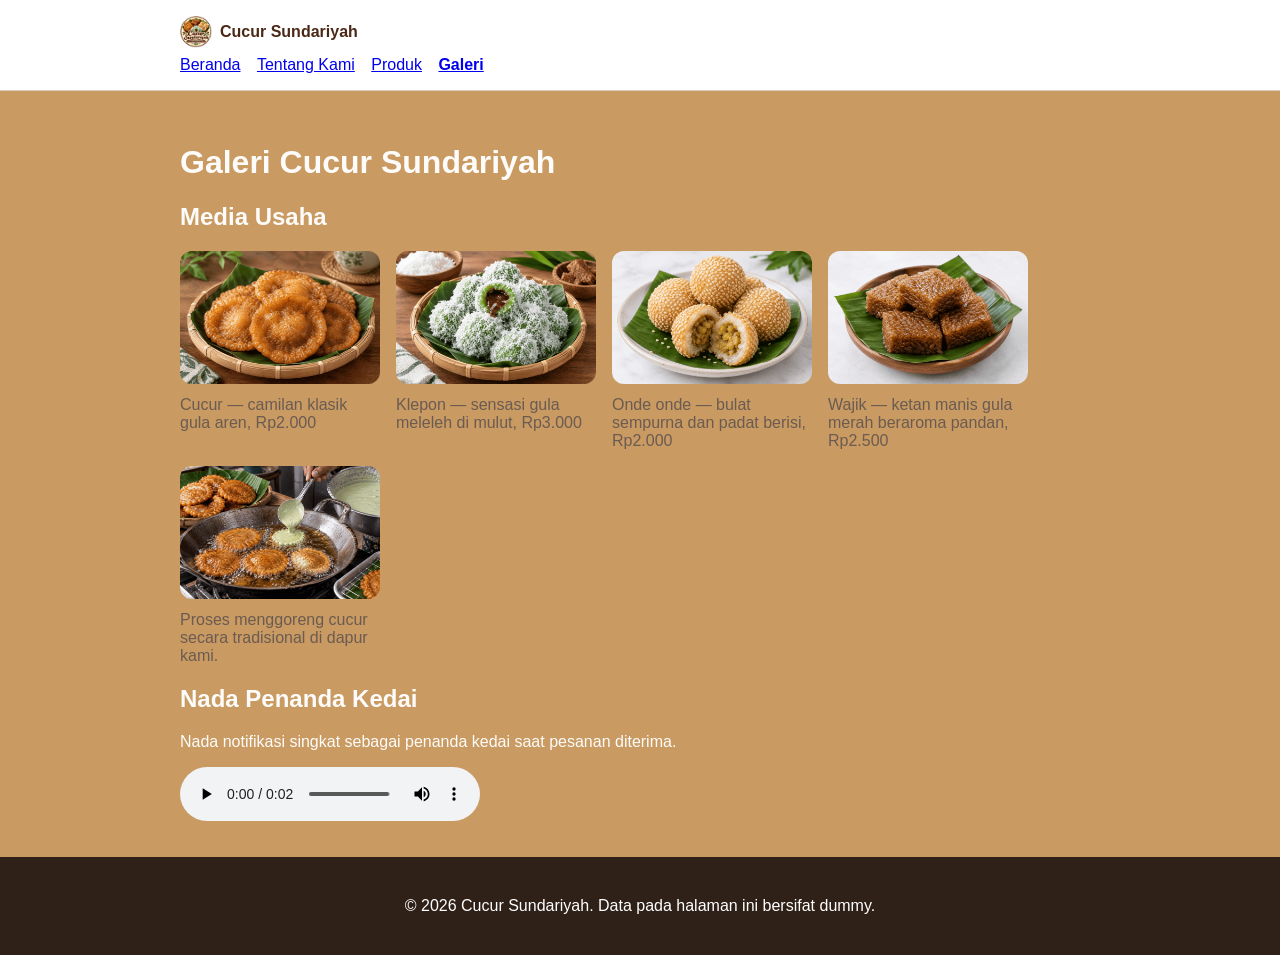
==== galeri.html @ 0fc0ec21 "Tambah halaman galeri & produk, update aset gambar dan audio" ====
<!doctype html>
<html lang="id">
  <head>
    <meta charset="utf-8" />
    <meta name="viewport" content="width=device-width, initial-scale=1" />
    <title>Galeri Cucur Sundariyah - Website UMKM</title>
    <link rel="stylesheet" href="css/style.css" />
  </head>
  <body>
    <a class="skip-link" href="#konten">Lewati ke konten utama</a>
    <header class="site-header">
      <nav class="nav" aria-label="Navigasi utama">
        <a class="brand" href="index.html">
          <img
            src="assets/images/logo-umkm.jpeg"
            alt=""
            width="32"
            height="32"
          />
          Cucur Sundariyah
        </a>
        <ul>
          <li><a href="index.html">Beranda</a></li>
          <li><a href="tentang.html">Tentang Kami</a></li>
          <li><a href="produk.html">Produk</a></li>
          <li><a aria-current="page" href="galeri.html">Galeri</a></li>
        </ul>
      </nav>
    </header>
    <main id="konten" class="page">
      <h1>Galeri Cucur Sundariyah</h1>

      <section aria-labelledby="media-title">
        <h2 id="media-title">Media Usaha</h2>
        <div class="galeri-list">
          <figure class="galeri-item">
            <img
              src="assets/images/cucur.jpeg"
              alt="Cucur dengan taburan gula aren di atas daun pisang"
            />
            <figcaption>
              Cucur &mdash; camilan klasik gula aren, Rp2.000
            </figcaption>
          </figure>
          <figure class="galeri-item">
            <img
              src="assets/images/klepon.jpeg"
              alt="Klepon hijau dengan isian gula merah cair"
            />
            <figcaption>
              Klepon &mdash; sensasi gula meleleh di mulut, Rp3.000
            </figcaption>
          </figure>
          <figure class="galeri-item">
            <img
              src="assets/images/onde-onde.jpeg"
              alt="Onde onde bertabur wijen berbentuk bulat"
            />
            <figcaption>
              Onde onde &mdash; bulat sempurna dan padat berisi, Rp2.000
            </figcaption>
          </figure>
          <figure class="galeri-item">
            <img
              src="assets/images/wajik.jpeg"
              alt="Wajik ketan berbentuk belah ketupat di atas daun pisang"
            />
            <figcaption>
              Wajik &mdash; ketan manis gula merah beraroma pandan, Rp2.500
            </figcaption>
          </figure>
          <figure class="galeri-item">
            <img
              src="assets/images/proses-goreng.jpeg"
              alt="Wajan berisi adonan cucur yang sedang digoreng"
            />
            <figcaption>
              Proses menggoreng cucur secara tradisional di dapur kami.
            </figcaption>
          </figure>
        </div>
      </section>

      <section aria-labelledby="audio-title">
        <h2 id="audio-title">Nada Penanda Kedai</h2>
        <p id="audio-note">
          Nada notifikasi singkat sebagai penanda kedai saat pesanan diterima.
        </p>
        <audio
          controls
          aria-describedby="audio-note"
          src="assets/audio/notifikasi-toko.mp3"
        >
          Browser Anda tidak mendukung pemutar audio.
        </audio>
      </section>
    </main>
    <footer class="site-footer">
      <p>&copy; 2026 Cucur Sundariyah. Data pada halaman ini bersifat dummy.</p>
    </footer>
  </body>
</html>
---- css/style.css ----
body {
  margin: 0;
  color: #fdfcfa;
  background: #c99a61;
  font-family: Arial, sans-serif;
}

.page {
  max-width: 920px;
  margin: 0 auto;
  padding: 32px 20px;
}

.hero {
  padding: 36px;
  color: white;
  background: #6f3b1f;
  border-radius: 24px;
}
.hero a {
  color: #ffd166;
}
.hero a:hover {
  color: #fff3c4;
}

.hero img {
  width: 100%;
  height: auto;
  margin-top: 16px;
  border-radius: 16px;
  display: block;
}

.eyebrow {
  margin: 0 0 8px;
  letter-spacing: 0.14em;
  text-transform: uppercase;
}

.product-list {
  display: flex;
  flex-wrap: wrap;
  gap: 16px;
}
.product-card {
  flex: 1;
  min-width: 200px;
  padding: 16px;
  background: white;
  color: #2f2118;
  border-radius: 16px;
}
.price {
  font-weight: 700;
  color: #6f3b1f;
}

button {
  padding: 12px 18px;
  color: #2f2118;
  font-weight: 700;
  cursor: pointer;
  background: #ffd166;
  border: 0;
  border-radius: 999px;
}

.info {
  margin-top: 24px;
  padding: 24px;
  background: #6f3b1f;
  color: white;
  border-radius: 24px;
}

.info-content {
  display: flex;
  flex-wrap: wrap;
  gap: 24px;
  margin-top: 12px;
}

.jam,
.lokasi {
  flex: 1;
  min-width: 200px;
}

.jam h3,
.lokasi h3 {
  margin: 0 0 8px;
}

.skip-link {
  position: absolute;
  left: -9999px;
  padding: 8px 12px;
  color: white;
  background: #2f2118;
}
.skip-link:focus {
  top: 8px;
  left: 8px;
}
.site-header {
  padding: 16px 20px;
  background: white;
  border-bottom: 1px solid #dccbbc;
}
.nav {
  max-width: 920px;
  margin: 0 auto;
}
.brand {
  display: inline-flex;
  align-items: center;
  gap: 8px;
  margin-bottom: 8px;
  color: #4b2715;
  font-weight: 800;
  text-decoration: none;
}
.brand img {
  width: 32px;
  height: 32px;
  border-radius: 6px;
  object-fit: cover;
}
.nav ul {
  padding: 0;
  margin: 0;
  list-style: none;
}
.nav li {
  display: inline-block;
  margin-right: 12px;
}
.nav a[aria-current="page"] {
  font-weight: 800;
}
a:focus-visible,
button:focus-visible {
  outline: 3px solid #2563eb;
  outline-offset: 3px;
}
.site-footer {
  padding: 24px 20px;
  color: white;
  text-align: center;
  background: #2f2118;
}
.footer-content {
  margin-top: 8px;
}
.footer-content a {
  color: #ffd166;
  text-decoration: underline;
}
.footer-content a:hover {
  color: #fff3c4;
}
.kontak-list {
  padding-left: 1.2rem;
}
.kontak-list a {
  color: #ffd166;
  text-decoration: underline;
}
img {
  max-width: 100%;
  height: auto;
}
figure {
  margin: 0 0 24px;
}
figcaption {
  margin-top: 8px;
  color: #6b5b52;
}
table {
  width: 100%;
  border-collapse: collapse;
}
caption {
  margin-bottom: 8px;
  font-weight: 700;
  text-align: left;
}
th,
td {
  padding: 10px;
  text-align: left;
  border: 1px solid #dccbbc;
}
.galeri-list {
  display: flex;
  flex-wrap: wrap;
  gap: 16px;
}
.galeri-item {
  margin: 0;
  width: 200px;
}
.galeri-item img {
  border-radius: 12px;
}
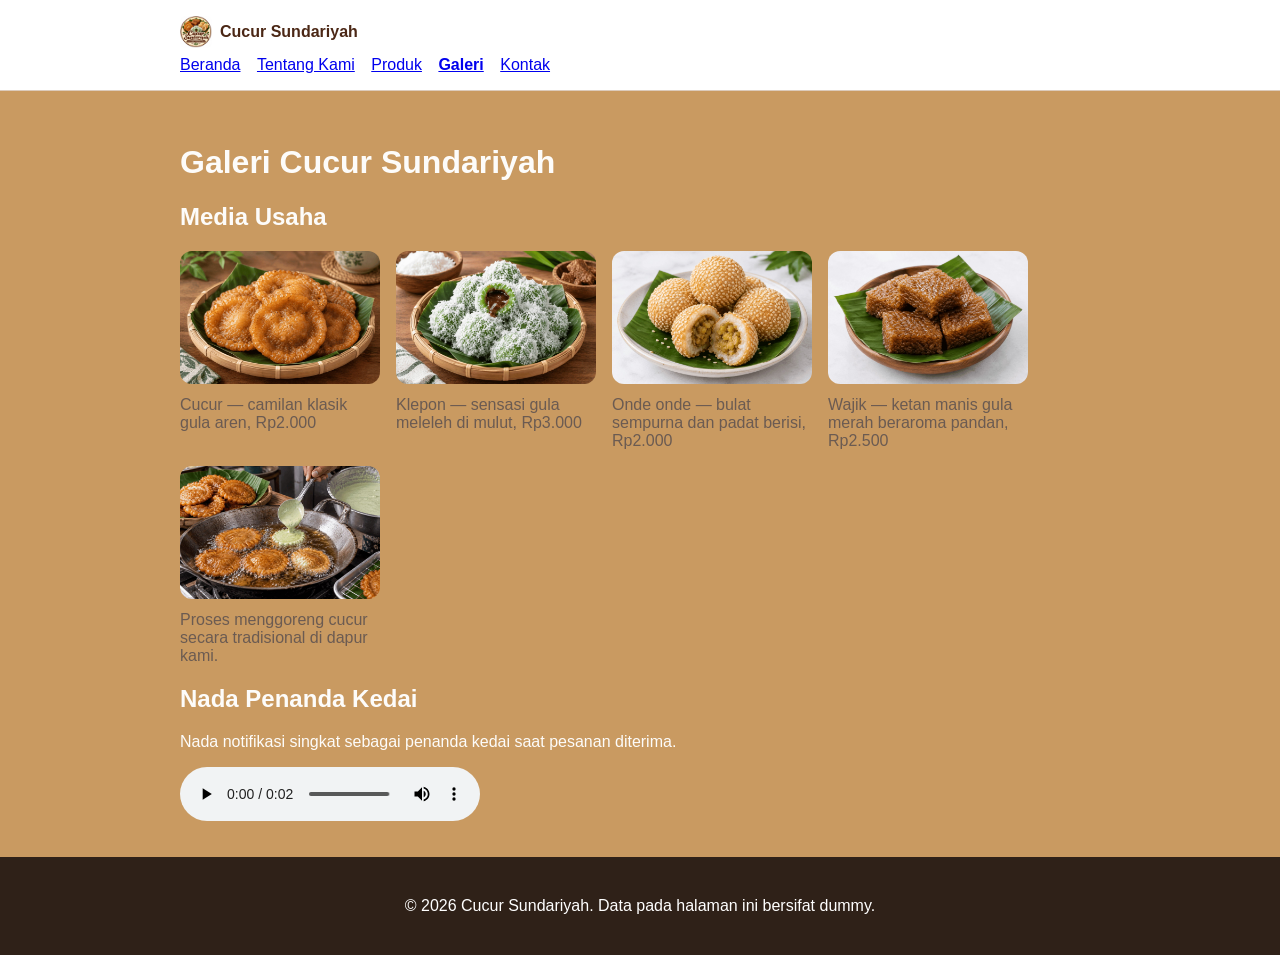
==== commit 257724e3: "feat: tambah form kontak aksesibel dan preview" ====
--- a/galeri.html
+++ b/galeri.html
@@ -24,6 +24,7 @@
           <li><a href="tentang.html">Tentang Kami</a></li>
           <li><a href="produk.html">Produk</a></li>
           <li><a aria-current="page" href="galeri.html">Galeri</a></li>
+          <li><a href="kontak.html">Kontak</a></li>
         </ul>
       </nav>
     </header>
--- a/css/style.css
+++ b/css/style.css
@@ -205,3 +205,37 @@
 .galeri-item img {
   border-radius: 12px;
 }
+.field {
+  margin-bottom: 16px;
+}
+.field label {
+  display: block;
+  margin-bottom: 6px;
+}
+fieldset {
+  margin: 0 0 16px;
+}
+fieldset label {
+  display: block;
+  margin-bottom: 6px;
+}
+input[type="text"],
+input[type="email"],
+input[type="tel"],
+select,
+textarea {
+  width: 100%;
+  box-sizing: border-box;
+  padding: 10px;
+  color: #2f2118;
+  font: inherit;
+  background: white;
+  border: 1px solid #dccbbc;
+}
+#preview-form {
+  padding: 16px;
+  white-space: pre-wrap;
+  color: #2f2118;
+  background: white;
+  border: 1px solid #dccbbc;
+}
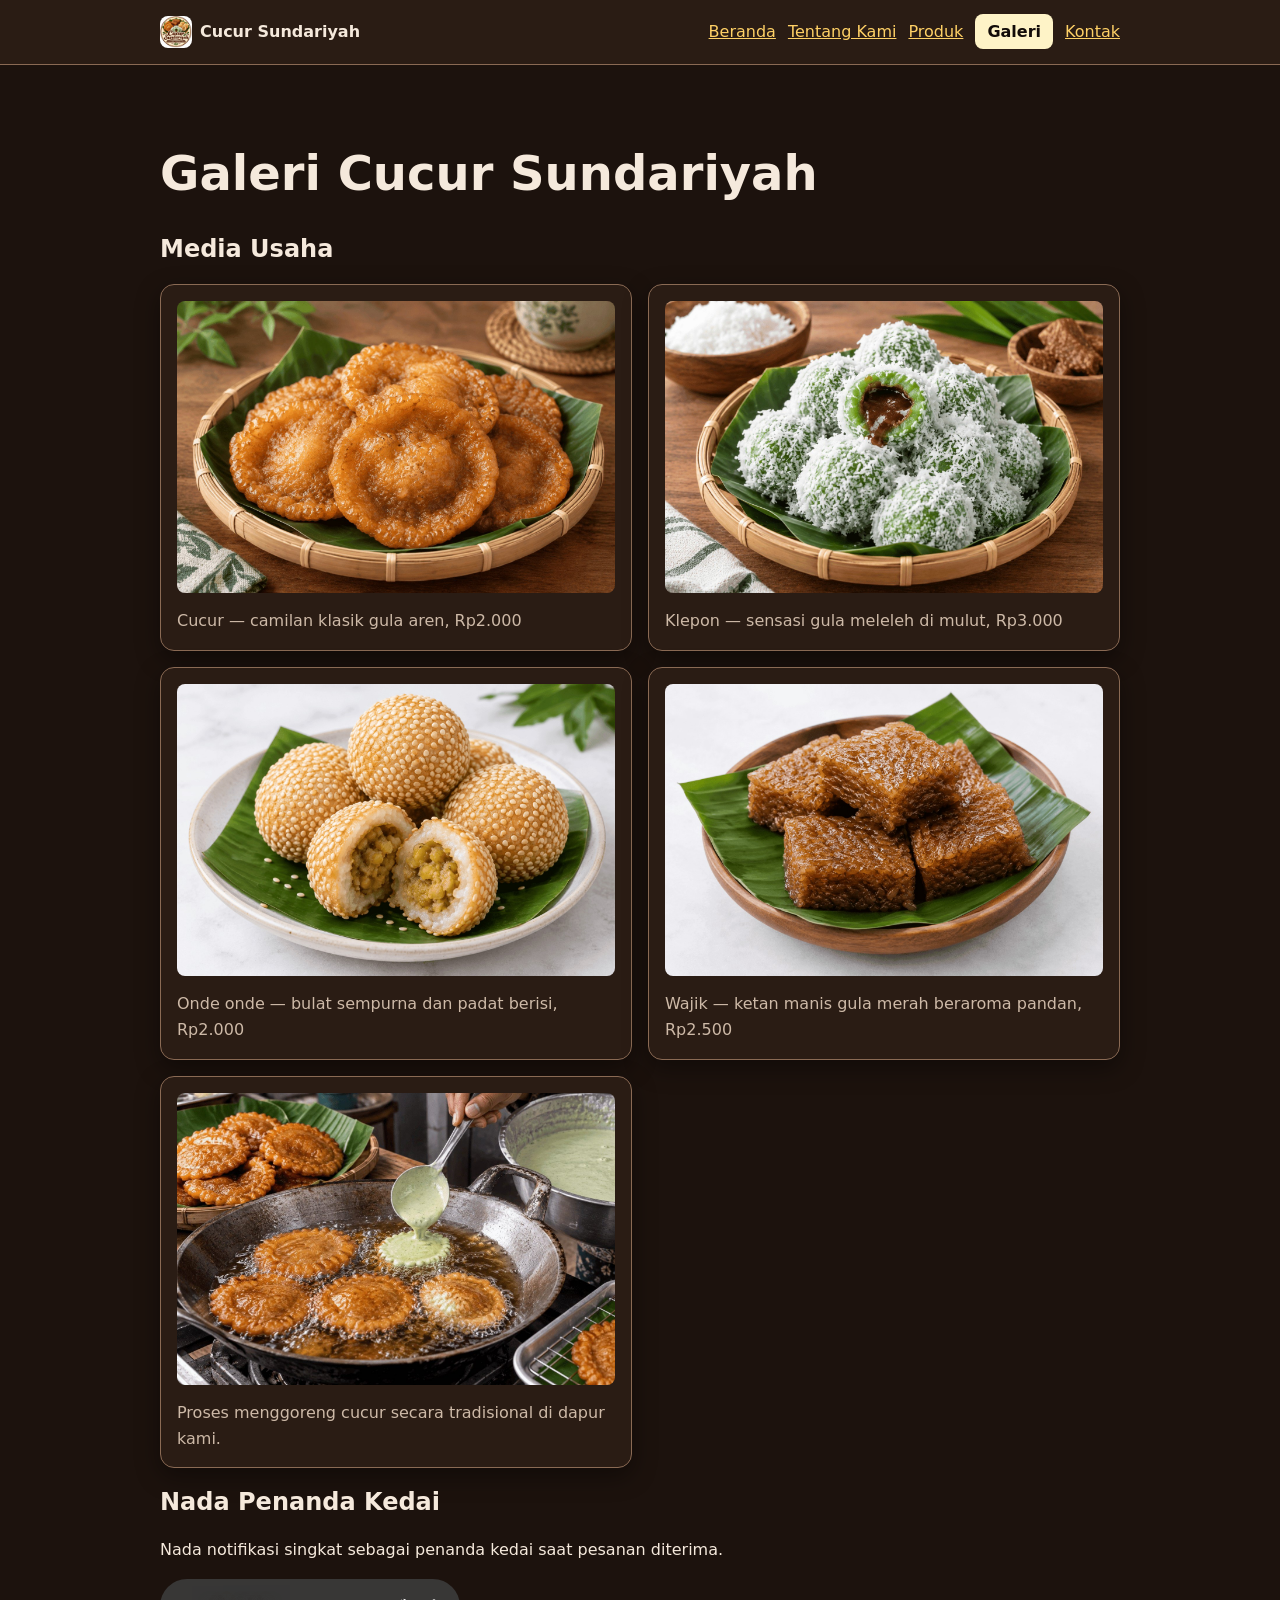
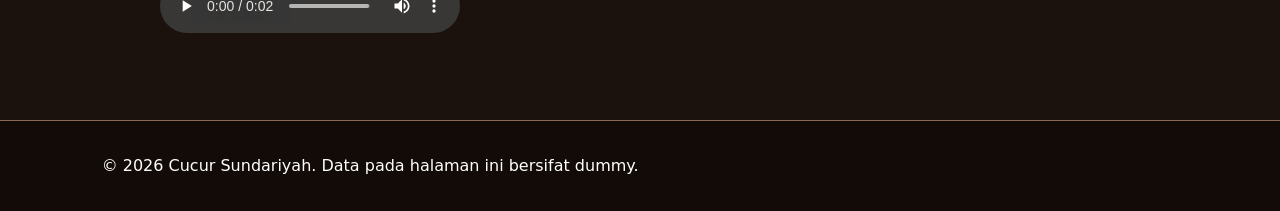
==== commit 796b07c5: "feat: bangun layout flexbox dan grid" ====
--- a/galeri.html
+++ b/galeri.html
@@ -33,7 +33,7 @@
 
       <section aria-labelledby="media-title">
         <h2 id="media-title">Media Usaha</h2>
-        <div class="galeri-list">
+        <div class="gallery-grid">
           <figure class="galeri-item">
             <img
               src="assets/images/cucur.jpeg"
--- a/css/style.css
+++ b/css/style.css
@@ -1,241 +1,425 @@
+:root {
+  --color-page: #1c120d;
+  --color-primary: #4a2a1a;
+  --color-primary-strong: #120b08;
+  --color-text: #f5e9dc;
+  --color-muted: #cdb9a7;
+  --color-surface: #2a1c14;
+  --color-surface-soft: #36251b;
+  --color-border: #8a6a54;
+  --color-focus: #93c5fd;
+  --color-accent: #ffd166;
+  --color-accent-soft: #fef3c7;
+  --color-accent-soft-strong: #fde68a;
+  --color-link: #ffd166;
+  --color-link-hover: #fde68a;
+  --color-on-dark: #ffffff;
+  --color-on-accent: #2f2118;
+
+  --space-1: 0.5rem;
+  --space-2: 0.75rem;
+  --space-3: 1rem;
+  --space-4: 1.5rem;
+  --space-5: 2rem;
+  --space-6: 3rem;
+
+  --radius-sm: 0.5rem;
+  --radius-md: 0.875rem;
+  --radius-lg: 1.25rem;
+  --radius-pill: 999px;
+
+  --shadow-card: 0 0.5rem 1.5rem rgb(0 0 0 / 0.4);
+}
+
+*,
+*::before,
+*::after {
+  box-sizing: border-box;
+}
+
+html {
+  color-scheme: dark;
+}
+
 body {
   margin: 0;
-  color: #fdfcfa;
-  background: #c99a61;
-  font-family: Arial, sans-serif;
-}
-
+  color: var(--color-text);
+  background: var(--color-page);
+  font-family:
+    system-ui,
+    -apple-system,
+    BlinkMacSystemFont,
+    "Segoe UI",
+    sans-serif;
+  font-size: 1rem;
+  line-height: 1.6;
+}
+
+/* Media, link, focus, skip link */
+img {
+  max-width: 100%;
+  height: auto;
+}
+audio {
+  max-width: 100%;
+}
+a {
+  color: var(--color-link);
+}
+a:hover {
+  color: var(--color-link-hover);
+}
+:focus-visible {
+  outline: 3px solid var(--color-focus);
+  outline-offset: 3px;
+}
+
+.skip-link {
+  position: absolute;
+  top: -5rem;
+  left: var(--space-3);
+  padding: var(--space-2) var(--space-3);
+  color: var(--color-surface);
+  background: var(--color-text);
+}
+.skip-link:focus {
+  top: var(--space-3);
+}
+
+/* Shell halaman dan navigasi */
+.site-header,
+.site-footer {
+  padding: var(--space-3) var(--space-4);
+  background: var(--color-surface);
+  border-bottom: 1px solid var(--color-border);
+}
+.site-footer {
+  margin-top: var(--space-5);
+  color: var(--color-muted);
+  text-align: center;
+  background: var(--color-primary-strong);
+  border-top: 1px solid var(--color-border);
+  border-bottom: 0;
+}
+.site-footer p {
+  color: var(--color-on-dark);
+}
+.footer-content a,
+.kontak-list a {
+  color: var(--color-accent);
+  text-decoration: underline;
+}
+.footer-content a:hover,
+.kontak-list a:hover {
+  color: var(--color-accent-soft-strong);
+}
+.kontak-list {
+  padding-left: 1.2rem;
+}
+
+.nav,
 .page {
-  max-width: 920px;
-  margin: 0 auto;
-  padding: 32px 20px;
-}
-
+  width: min(100% - 2rem, 60rem);
+  margin-inline: auto;
+}
+.brand {
+  display: inline-flex;
+  align-items: center;
+  gap: var(--space-1);
+  margin-bottom: var(--space-2);
+  color: var(--color-text);
+  font-weight: 800;
+  text-decoration: none;
+}
+.brand img {
+  width: 32px;
+  height: 32px;
+  border-radius: var(--radius-sm);
+  object-fit: cover;
+}
+.nav ul {
+  padding: 0;
+  margin: 0;
+  list-style: none;
+}
+.nav li {
+  display: inline-block;
+  margin: 0 var(--space-2) var(--space-1) 0;
+}
+.nav a[aria-current="page"] {
+  padding: var(--space-1) var(--space-2);
+  color: var(--color-primary-strong);
+  font-weight: 700;
+  text-decoration: none;
+  background: var(--color-accent-soft);
+  border-radius: var(--radius-sm);
+}
+.page {
+  padding-block: var(--space-6);
+}
+
+/* Hero, tipografi, tombol */
 .hero {
-  padding: 36px;
-  color: white;
-  background: #6f3b1f;
-  border-radius: 24px;
+  padding: var(--space-5);
+  color: var(--color-on-dark);
+  background: var(--color-primary);
+  border-radius: var(--radius-lg);
 }
 .hero a {
-  color: #ffd166;
+  color: var(--color-accent);
 }
 .hero a:hover {
-  color: #fff3c4;
-}
-
+  color: var(--color-accent-soft-strong);
+}
 .hero img {
-  width: 100%;
-  height: auto;
-  margin-top: 16px;
-  border-radius: 16px;
+  margin-top: var(--space-3);
+  border-radius: var(--radius-md);
   display: block;
 }
 
+h1,
+h2,
+h3 {
+  line-height: 1.2;
+  text-wrap: balance;
+}
+h1 {
+  font-size: clamp(2rem, 6vw, 3rem);
+}
+p,
+li {
+  max-width: 68ch;
+}
 .eyebrow {
-  margin: 0 0 8px;
-  letter-spacing: 0.14em;
+  margin: 0 0 var(--space-1);
+  color: var(--color-accent);
+  font-weight: 800;
+  letter-spacing: 0.08em;
   text-transform: uppercase;
 }
-
+.hero .eyebrow {
+  color: var(--color-accent-soft);
+}
+.price {
+  color: var(--color-accent);
+  font-weight: 800;
+}
+
+.button,
+button {
+  display: inline-block;
+  padding: var(--space-2) var(--space-3);
+  color: var(--color-on-accent);
+  font: inherit;
+  font-weight: 700;
+  text-decoration: none;
+  cursor: pointer;
+  background: var(--color-accent);
+  border: 0;
+  border-radius: var(--radius-pill);
+}
+.button:hover,
+button:hover {
+  background: var(--color-accent-soft-strong);
+}
+
+/* Card, media, tabel */
+.product-card,
+.galeri-item,
+table,
+form {
+  margin-block: var(--space-3);
+  padding: var(--space-3);
+  background: var(--color-surface);
+  color: var(--color-text);
+  border: 1px solid var(--color-border);
+  border-radius: var(--radius-md);
+  box-shadow: var(--shadow-card);
+}
 .product-list {
   display: flex;
   flex-wrap: wrap;
-  gap: 16px;
+  gap: var(--space-3);
 }
 .product-card {
   flex: 1;
   min-width: 200px;
-  padding: 16px;
-  background: white;
-  color: #2f2118;
-  border-radius: 16px;
-}
-.price {
+}
+.galeri-item {
+  margin-block: 0;
+}
+.galeri-item img {
+  border-radius: var(--radius-sm);
+}
+figure {
+  margin-inline: 0;
+}
+figcaption {
+  color: var(--color-muted);
+}
+caption {
+  color: var(--color-text);
+}
+figcaption {
+  margin-top: var(--space-1);
+}
+table {
+  width: 100%;
+  border-collapse: collapse;
+  border-radius: 0;
+}
+caption {
+  margin-bottom: var(--space-2);
   font-weight: 700;
-  color: #6f3b1f;
-}
-
-button {
-  padding: 12px 18px;
-  color: #2f2118;
-  font-weight: 700;
-  cursor: pointer;
-  background: #ffd166;
-  border: 0;
-  border-radius: 999px;
+  text-align: left;
+}
+th,
+td {
+  padding: var(--space-2);
+  text-align: left;
+  border: 1px solid var(--color-border);
+}
+th {
+  background: var(--color-surface-soft);
 }
 
 .info {
-  margin-top: 24px;
-  padding: 24px;
-  background: #6f3b1f;
-  color: white;
-  border-radius: 24px;
-}
-
+  margin-top: var(--space-4);
+  padding: var(--space-4);
+  color: var(--color-on-dark);
+  background: var(--color-primary);
+  border-radius: var(--radius-lg);
+}
 .info-content {
   display: flex;
   flex-wrap: wrap;
-  gap: 24px;
-  margin-top: 12px;
-}
-
+  gap: var(--space-4);
+  margin-top: var(--space-2);
+}
 .jam,
 .lokasi {
   flex: 1;
   min-width: 200px;
 }
-
 .jam h3,
 .lokasi h3 {
-  margin: 0 0 8px;
-}
-
-.skip-link {
-  position: absolute;
-  left: -9999px;
-  padding: 8px 12px;
-  color: white;
-  background: #2f2118;
-}
-.skip-link:focus {
-  top: 8px;
-  left: 8px;
-}
-.site-header {
-  padding: 16px 20px;
-  background: white;
-  border-bottom: 1px solid #dccbbc;
-}
-.nav {
-  max-width: 920px;
-  margin: 0 auto;
-}
-.brand {
-  display: inline-flex;
-  align-items: center;
-  gap: 8px;
-  margin-bottom: 8px;
-  color: #4b2715;
-  font-weight: 800;
-  text-decoration: none;
-}
-.brand img {
-  width: 32px;
-  height: 32px;
-  border-radius: 6px;
-  object-fit: cover;
-}
-.nav ul {
-  padding: 0;
-  margin: 0;
-  list-style: none;
-}
-.nav li {
-  display: inline-block;
-  margin-right: 12px;
-}
-.nav a[aria-current="page"] {
-  font-weight: 800;
-}
-a:focus-visible,
-button:focus-visible {
-  outline: 3px solid #2563eb;
-  outline-offset: 3px;
-}
-.site-footer {
-  padding: 24px 20px;
-  color: white;
-  text-align: center;
-  background: #2f2118;
-}
-.footer-content {
-  margin-top: 8px;
-}
-.footer-content a {
-  color: #ffd166;
-  text-decoration: underline;
-}
-.footer-content a:hover {
-  color: #fff3c4;
-}
-.kontak-list {
-  padding-left: 1.2rem;
-}
-.kontak-list a {
-  color: #ffd166;
-  text-decoration: underline;
-}
-img {
-  max-width: 100%;
-  height: auto;
-}
-figure {
-  margin: 0 0 24px;
-}
-figcaption {
-  margin-top: 8px;
-  color: #6b5b52;
-}
-table {
-  width: 100%;
-  border-collapse: collapse;
-}
-caption {
-  margin-bottom: 8px;
+  margin: 0 0 var(--space-1);
+}
+
+/* Form dan preview */
+.field {
+  margin-bottom: var(--space-3);
+}
+.field label,
+fieldset label,
+legend {
+  display: block;
+  margin-bottom: var(--space-1);
   font-weight: 700;
-  text-align: left;
-}
-th,
-td {
-  padding: 10px;
-  text-align: left;
-  border: 1px solid #dccbbc;
-}
-.galeri-list {
-  display: flex;
-  flex-wrap: wrap;
-  gap: 16px;
-}
-.galeri-item {
-  margin: 0;
-  width: 200px;
-}
-.galeri-item img {
-  border-radius: 12px;
-}
-.field {
-  margin-bottom: 16px;
-}
-.field label {
-  display: block;
-  margin-bottom: 6px;
-}
-fieldset {
-  margin: 0 0 16px;
-}
-fieldset label {
-  display: block;
-  margin-bottom: 6px;
-}
+}
+.field input,
+.field select,
+.field textarea,
 input[type="text"],
 input[type="email"],
 input[type="tel"],
 select,
 textarea {
   width: 100%;
-  box-sizing: border-box;
-  padding: 10px;
-  color: #2f2118;
+  padding: var(--space-2);
+  color: inherit;
   font: inherit;
-  background: white;
-  border: 1px solid #dccbbc;
+  background: var(--color-surface);
+  border: 1px solid var(--color-border);
+  border-radius: var(--radius-sm);
+}
+input[type="radio"],
+input[type="checkbox"] {
+  width: auto;
+}
+fieldset {
+  margin: 0 0 var(--space-3);
+  padding: var(--space-3);
+  border: 1px solid var(--color-border);
+  border-radius: var(--radius-sm);
 }
 #preview-form {
-  padding: 16px;
+  padding: var(--space-3);
   white-space: pre-wrap;
-  color: #2f2118;
-  background: white;
-  border: 1px solid #dccbbc;
-}
+  color: var(--color-text);
+  background: var(--color-surface);
+  border: 1px solid var(--color-border);
+  border-radius: var(--radius-sm);
+}
+/* P06 - Flexbox (satu dimensi) */
+.nav {
+  display: flex;
+  gap: var(--space-3);
+  align-items: center;
+  justify-content: space-between;
+}
+.brand {
+  margin-bottom: 0;
+}
+.nav ul {
+  display: flex;
+  gap: var(--space-2);
+  flex-wrap: wrap;
+}
+.nav li {
+  margin: 0;
+}
+
+.product-card {
+  display: flex;
+  flex-direction: column;
+}
+.product-badge {
+  align-self: flex-start;
+  padding: 0.25rem var(--space-2);
+  color: var(--color-on-accent);
+  font-size: 0.875rem;
+  font-weight: 800;
+  background: var(--color-accent);
+  border-radius: var(--radius-pill);
+}
+.card-actions {
+  display: flex;
+  gap: var(--space-2);
+  align-items: center;
+  flex-wrap: wrap;
+  margin-top: auto;
+}
+
+/* P06 - Grid (dua dimensi) */
+.hero {
+  display: grid;
+  grid-template-columns: 1.2fr 0.8fr;
+  gap: var(--space-4);
+  align-items: center;
+}
+.hero .hero-image {
+  width: 100%;
+  margin-top: 0;
+  border-radius: var(--radius-md);
+}
+.product-grid,
+.gallery-grid {
+  display: grid;
+  grid-template-columns: repeat(3, minmax(0, 1fr));
+  gap: var(--space-3);
+}
+.gallery-grid {
+  grid-template-columns: repeat(2, minmax(0, 1fr));
+}
+.product-grid .product-card {
+  margin-block: 0;
+}
+.product-card {
+  position: relative;
+}
+.product-badge {
+  position: absolute;
+  top: var(--space-2);
+  right: var(--space-2);
+}
